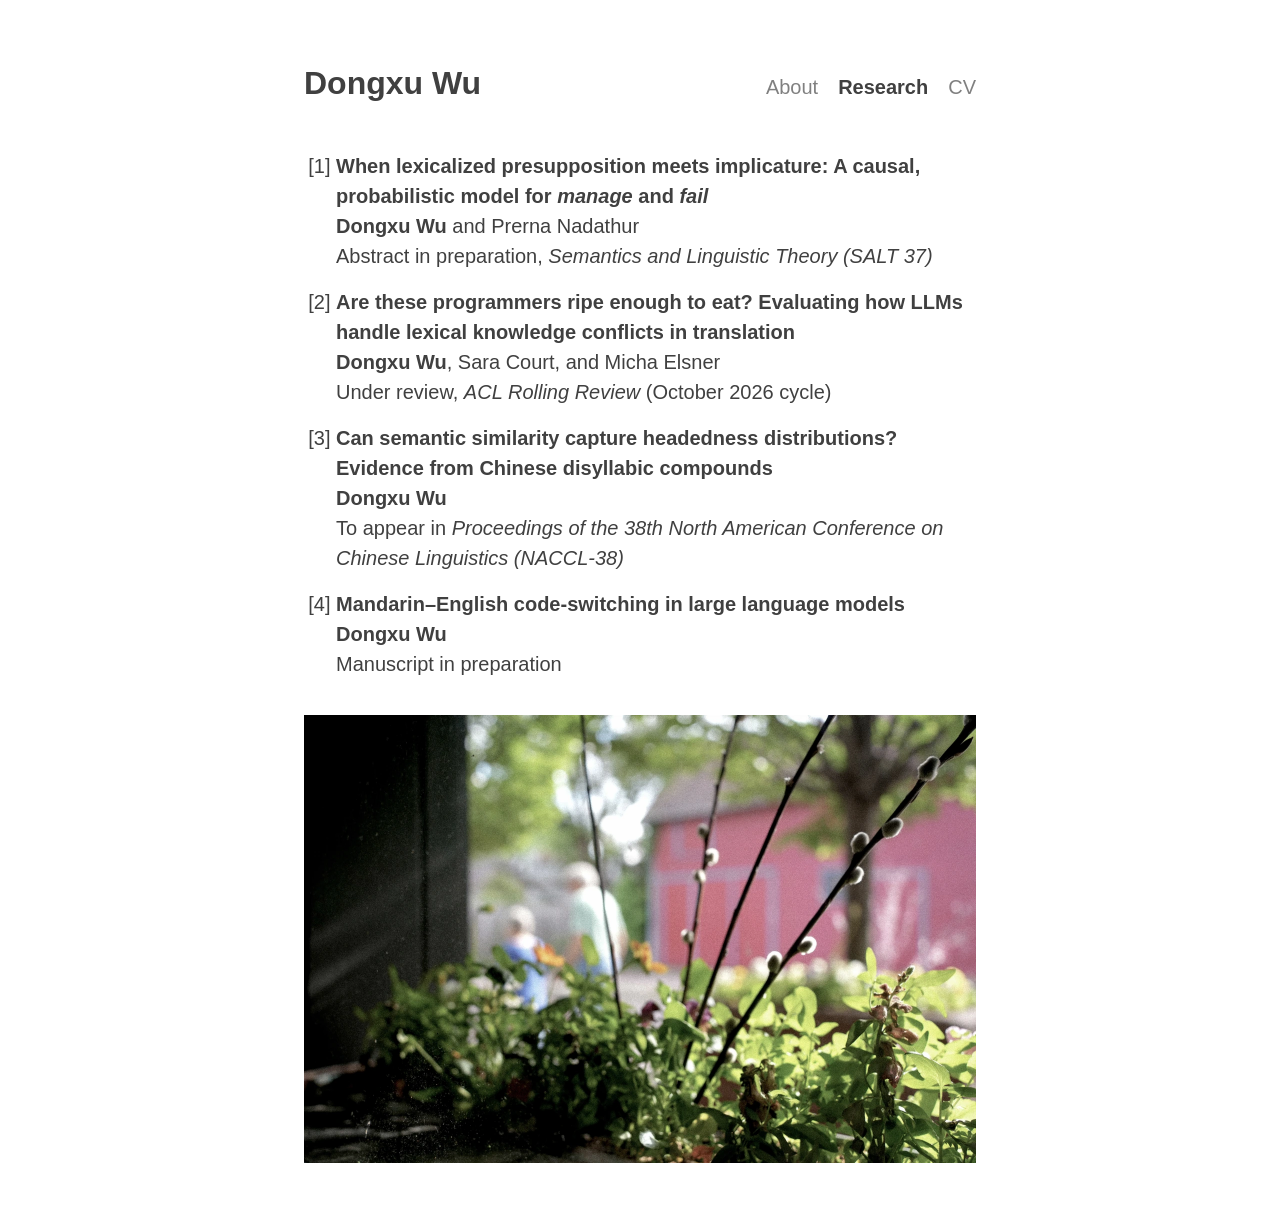
==== research/index.html @ 4f6f0644 "Initial website version" ====
<!DOCTYPE html>
<html lang="en">
<head>
  <meta charset="utf-8">
  <meta name="viewport" content="width=device-width, initial-scale=1">
  <title>Research | Dongxu Wu</title>
  <meta name="description" content="Research by Dongxu Wu in semantics, pragmatics, computational linguistics, and large language models.">
  <link rel="stylesheet" href="../style.css?v=profile-35-responsive">
</head>

<body>
  <main class="page">
    <article class="profile" aria-labelledby="profile-name">
      <header class="profile-header">
        <h1 id="profile-name"><a href="../">Dongxu Wu</a></h1>
        <nav class="profile-sections" aria-label="Main sections">
          <a href="../">About</a>
          <a href="./" aria-current="page">Research</a>
          <a href="../CV_Dongxu.pdf" target="_blank" rel="noopener noreferrer">CV</a>
        </nav>
      </header>
      <div class="profile-body">
        <div class="profile-copy">
          <ol class="research-list">
            <li>
              <p class="research-paper">
                <a href="../Thesis_Dongxu.pdf" target="_blank" rel="noopener noreferrer"><strong>When lexicalized presupposition meets implicature: A causal, probabilistic model for <em>manage</em> and <em>fail</em></strong></a><br>
                <strong>Dongxu Wu</strong> and Prerna Nadathur<br>
                Abstract in preparation, <em>Semantics and Linguistic Theory (SALT 37)</em>
              </p>
            </li>
            <li>
              <p class="research-paper">
                <a href="https://arxiv.org/pdf/2611.09785v1" target="_blank" rel="noopener noreferrer"><strong>Are these programmers ripe enough to eat? Evaluating how LLMs handle lexical knowledge conflicts in translation</strong></a><br>
                <strong>Dongxu Wu</strong>, Sara Court, and Micha Elsner<br>
                Under review, <em>ACL Rolling Review</em> (October 2026 cycle)
              </p>
            </li>
            <li>
              <p class="research-paper">
                <a href="../NACCL-38_Dongxu.pdf" target="_blank" rel="noopener noreferrer"><strong>Can semantic similarity capture headedness distributions? Evidence from Chinese disyllabic compounds</strong></a><br>
                <strong>Dongxu Wu</strong><br>
                To appear in <em>Proceedings of the 38th North American Conference on Chinese Linguistics (NACCL-38)</em>
              </p>
            </li>
            <li>
              <p class="research-paper">
                <strong>Mandarin–English code-switching in large language models</strong><br>
                <strong>Dongxu Wu</strong><br>
                Manuscript in preparation
              </p>
            </li>
          </ol>
        </div>
        <div class="profile-gallery">
          <img src="../images/2.webp" alt="Sunlit leaves and budding branches with a red building in the background" width="1344" height="896" decoding="async">
        </div>
      </div>
    </article>
  </main>
</body>
</html>
---- style.css ----
:root {
  color: #404040;
  background: #ffffff;
  font-family: Calibri, Arial, Helvetica, sans-serif;
}

* {
  box-sizing: border-box;
}

html,
body {
  min-height: 100%;
  margin: 0;
}

body {
  min-height: 100vh;
  background: #ffffff;
}

.page {
  display: flex;
  width: min(42rem, calc(100% - 2rem));
  min-height: 100vh;
  margin: 0 auto;
  align-items: flex-start;
  padding: 64px 0 3rem;
  text-align: left;
}

.profile {
  width: 100%;
  min-width: 0;
}

.profile-header {
  display: flex;
  flex-wrap: wrap;
  align-items: baseline;
  justify-content: space-between;
  gap: 1.5rem;
  margin-bottom: 48px;
}

h1 {
  margin: 0;
  color: #404040;
  font-size: 32px;
  font-weight: 700;
  line-height: 1.2;
  white-space: nowrap;
}

.profile-sections {
  display: flex;
  flex-wrap: wrap;
  align-items: baseline;
  gap: 1.25rem;
  color: #808080;
  font-size: 20px;
  line-height: 1.55;
  white-space: nowrap;
}

.profile-sections [aria-current="page"] {
  color: #404040;
  font-weight: 700;
}

.profile-body {
  display: block;
}

p {
  margin: 0;
  font-size: 20px;
  font-weight: 400;
  line-height: 30px;
  letter-spacing: normal;
}

.profile-body p + p {
  margin-top: 16px;
}

.research-list {
  margin: 0;
  padding-left: 2rem;
  font-size: 20px;
  line-height: 30px;
}

.research-list > li::marker {
  content: "[" counter(list-item) "] ";
}

.research-list > li + li {
  margin-top: 16px;
}

.research-interest {
  font-weight: 700;
}

.profile a {
  color: inherit;
  text-decoration: none;
}

.profile .adviser-link {
  font-weight: 700;
}

.profile a:focus-visible {
  outline: 2px solid currentColor;
  outline-offset: 3px;
}

.profile-gallery {
  display: grid;
  gap: 48px;
  margin-top: 36px;
}

.profile-gallery img {
  display: block;
  width: 100%;
  height: auto;
  border-radius: 0;
}

@media (max-width: 900px) {
  .page {
    padding: 64px 0 2rem;
  }
}

@media (max-width: 600px) {
  .profile-header,
  .profile-sections {
    gap: 0.5rem;
  }
}

@media (max-width: 360px) {
  .profile-sections {
    gap: 0.25rem;
  }
}
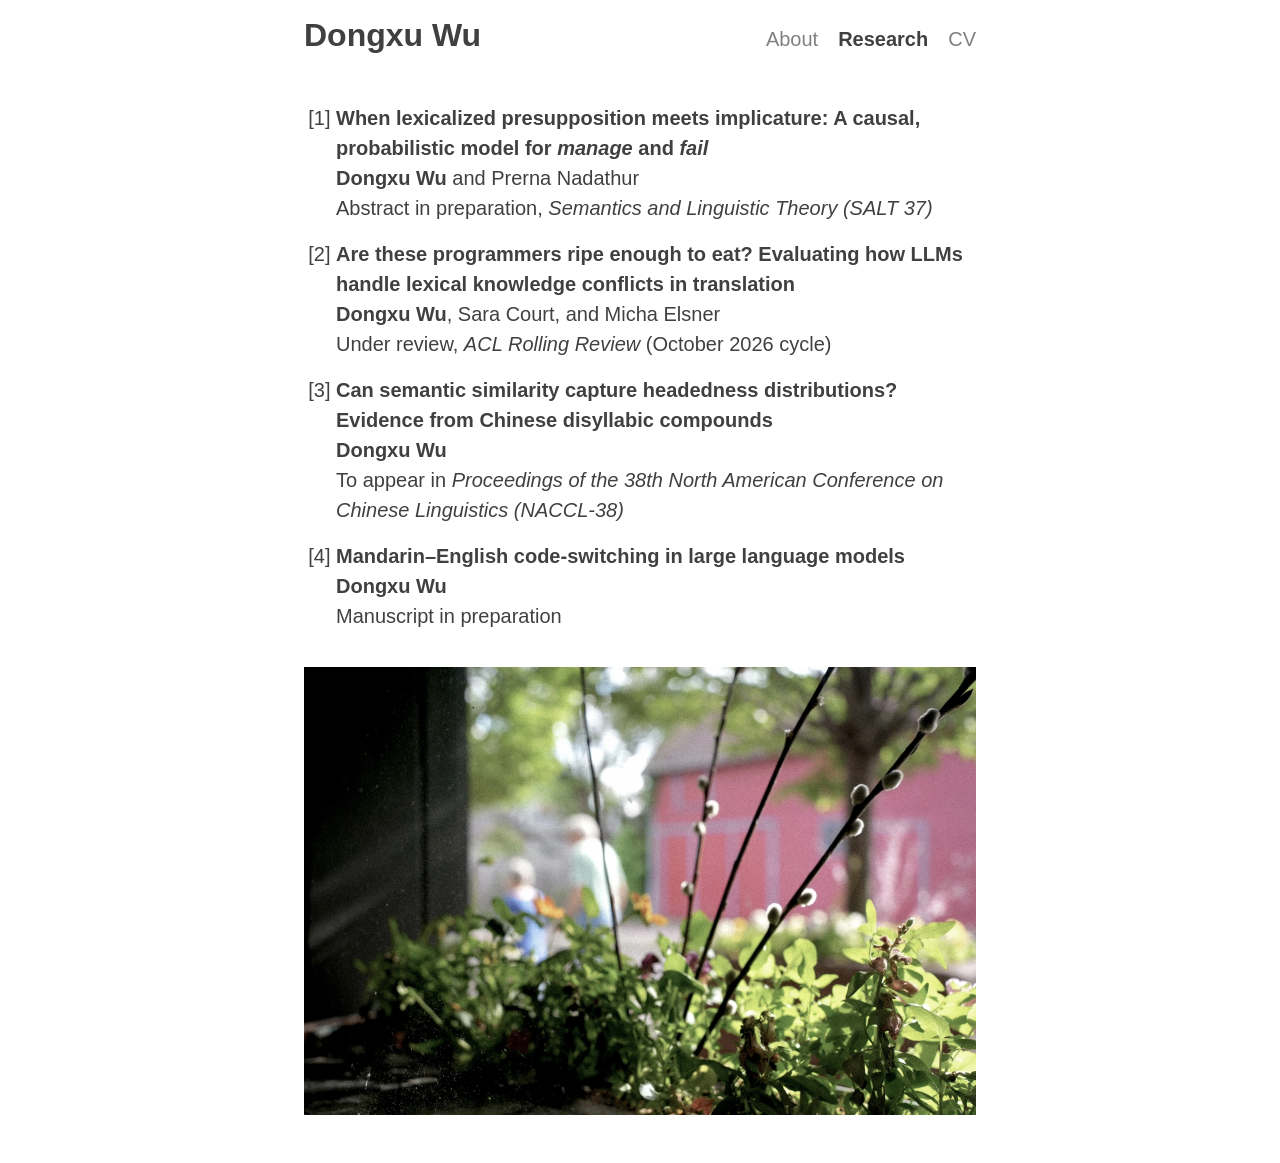
==== commit 338d4547: "Reduce page top spacing to 16px" ====
--- a/research/index.html
+++ b/research/index.html
@@ -5,7 +5,7 @@
   <meta name="viewport" content="width=device-width, initial-scale=1">
   <title>Research | Dongxu Wu</title>
   <meta name="description" content="Research by Dongxu Wu in semantics, pragmatics, computational linguistics, and large language models.">
-  <link rel="stylesheet" href="../style.css?v=profile-35-responsive">
+  <link rel="stylesheet" href="../style.css?v=profile-36-top16">
 </head>
 
 <body>
--- a/style.css
+++ b/style.css
@@ -25,7 +25,7 @@
   min-height: 100vh;
   margin: 0 auto;
   align-items: flex-start;
-  padding: 64px 0 3rem;
+  padding: 16px 0 3rem;
   text-align: left;
 }
 
@@ -132,7 +132,7 @@
 
 @media (max-width: 900px) {
   .page {
-    padding: 64px 0 2rem;
+    padding: 16px 0 2rem;
   }
 }
 
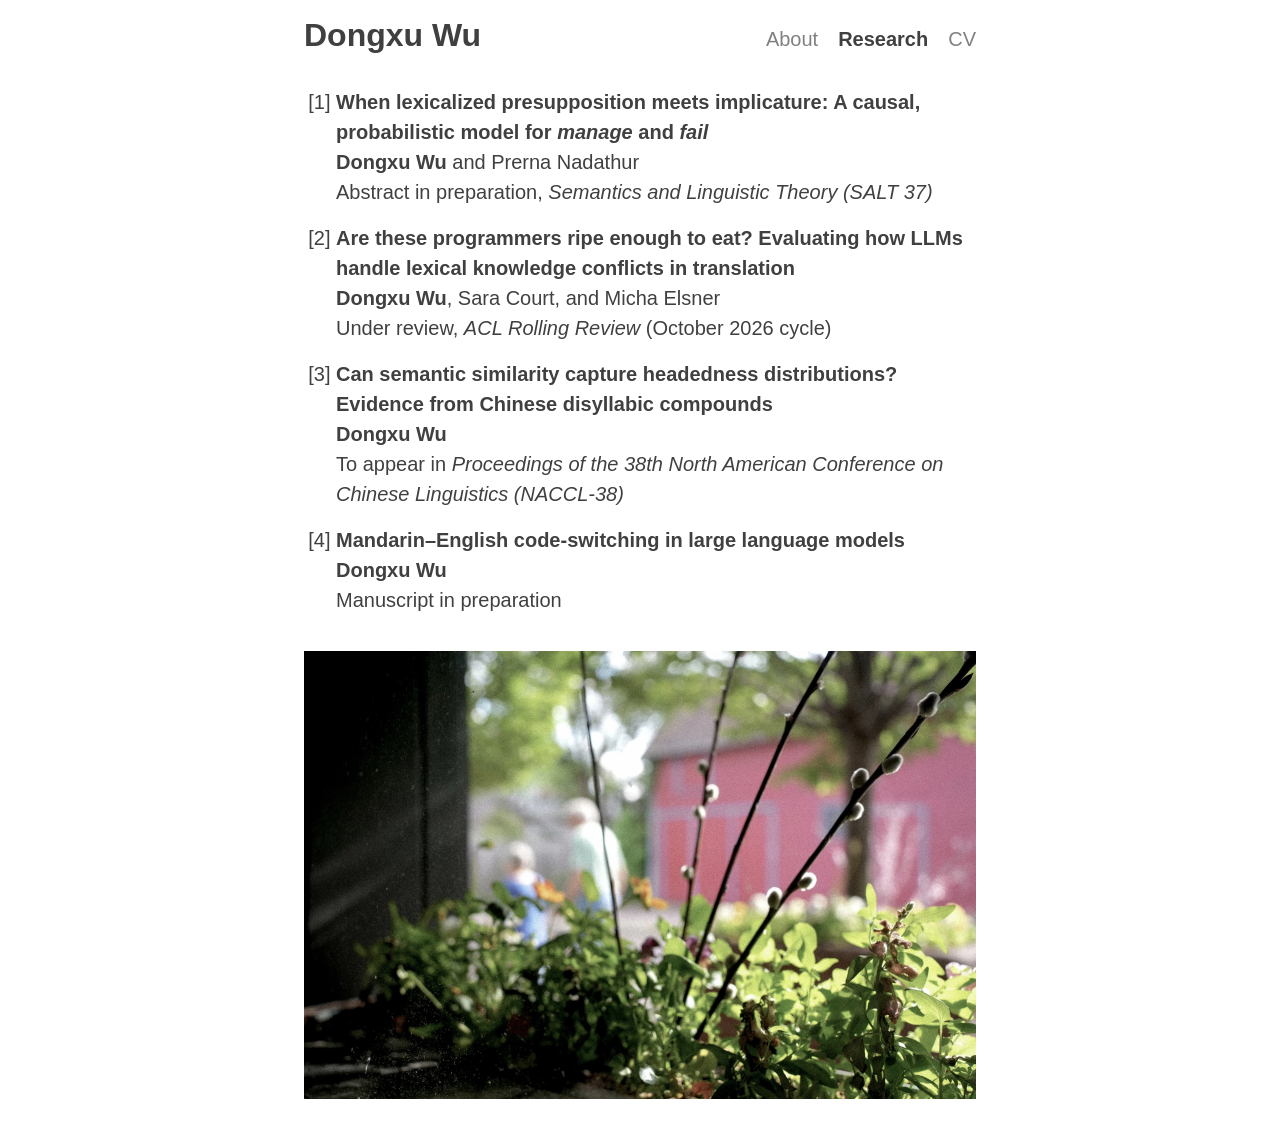
==== commit f88b4294: "Set spacing below the page header to 32px" ====
--- a/research/index.html
+++ b/research/index.html
@@ -5,7 +5,7 @@
   <meta name="viewport" content="width=device-width, initial-scale=1">
   <title>Research | Dongxu Wu</title>
   <meta name="description" content="Research by Dongxu Wu in semantics, pragmatics, computational linguistics, and large language models.">
-  <link rel="stylesheet" href="../style.css?v=profile-36-top16">
+  <link rel="stylesheet" href="../style.css?v=profile-37-header32">
 </head>
 
 <body>
--- a/style.css
+++ b/style.css
@@ -40,7 +40,7 @@
   align-items: baseline;
   justify-content: space-between;
   gap: 1.5rem;
-  margin-bottom: 48px;
+  margin-bottom: 32px;
 }
 
 h1 {
